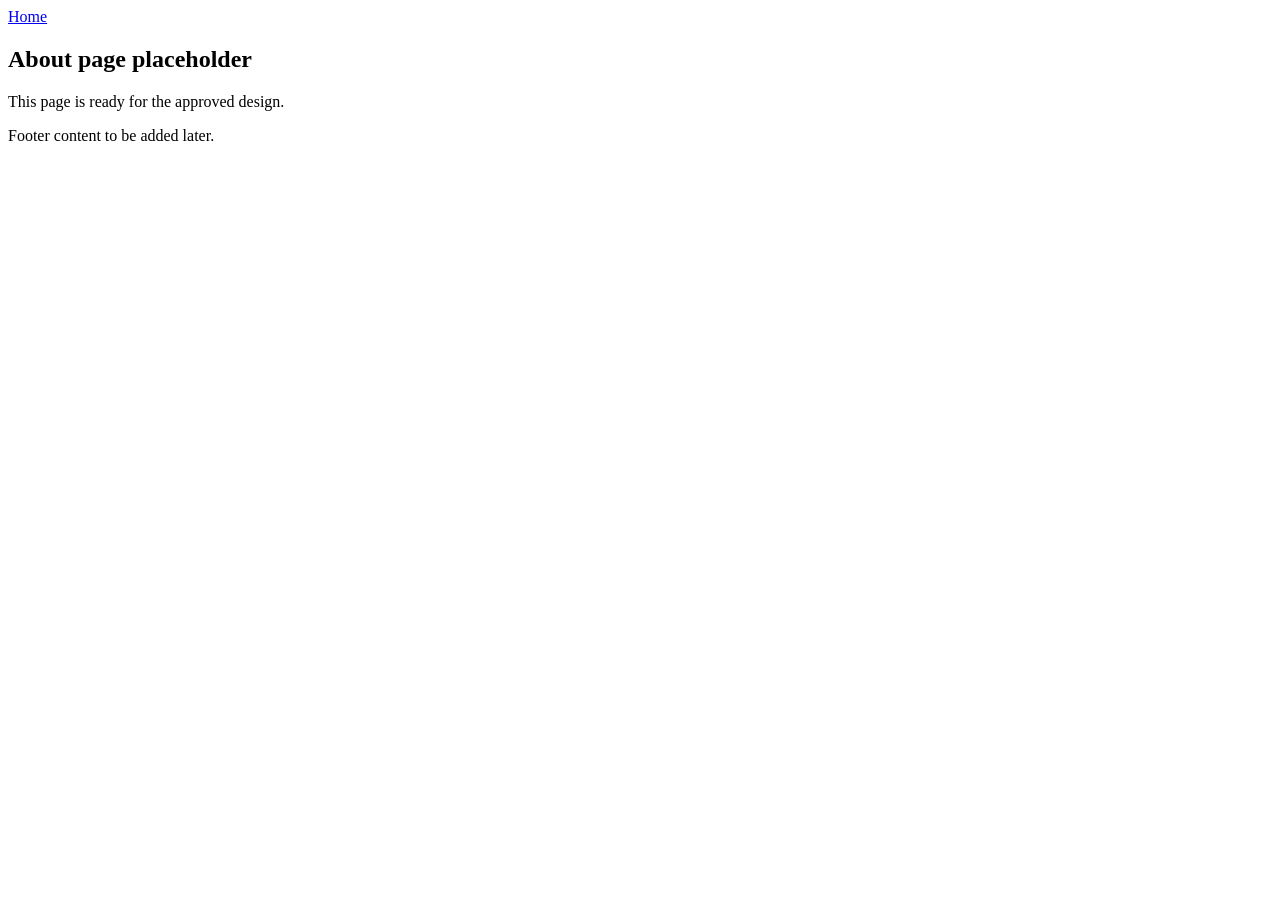
==== taste_of_africa_website_project/pages/about.html @ f6fd0dc6 "Folder structur" ====
<!DOCTYPE html>
<html lang="en">
  <head>
    <meta charset="UTF-8" />
    <meta name="viewport" content="width=device-width, initial-scale=1.0" />
    <title>About | Tastes of Africa</title>
    <link rel="stylesheet" href="../css/styles.css" />
    <script src="../js/script.js" defer></script>
  </head>
  <body>
    <header>
      <nav aria-label="Main navigation">
        <a href="../index.html">Home</a>
      </nav>
    </header>

    <main>
      <section>
        <h1>About page placeholder</h1>
        <p>This page is ready for the approved design.</p>
      </section>
    </main>

    <footer>
      <p>Footer content to be added later.</p>
    </footer>
  </body>
</html>
---- taste_of_africa_website_project/css/styles.css ----
/*
  Tastes of Africa shared stylesheet
  Shared styles and layout rules will be added here later.
*/
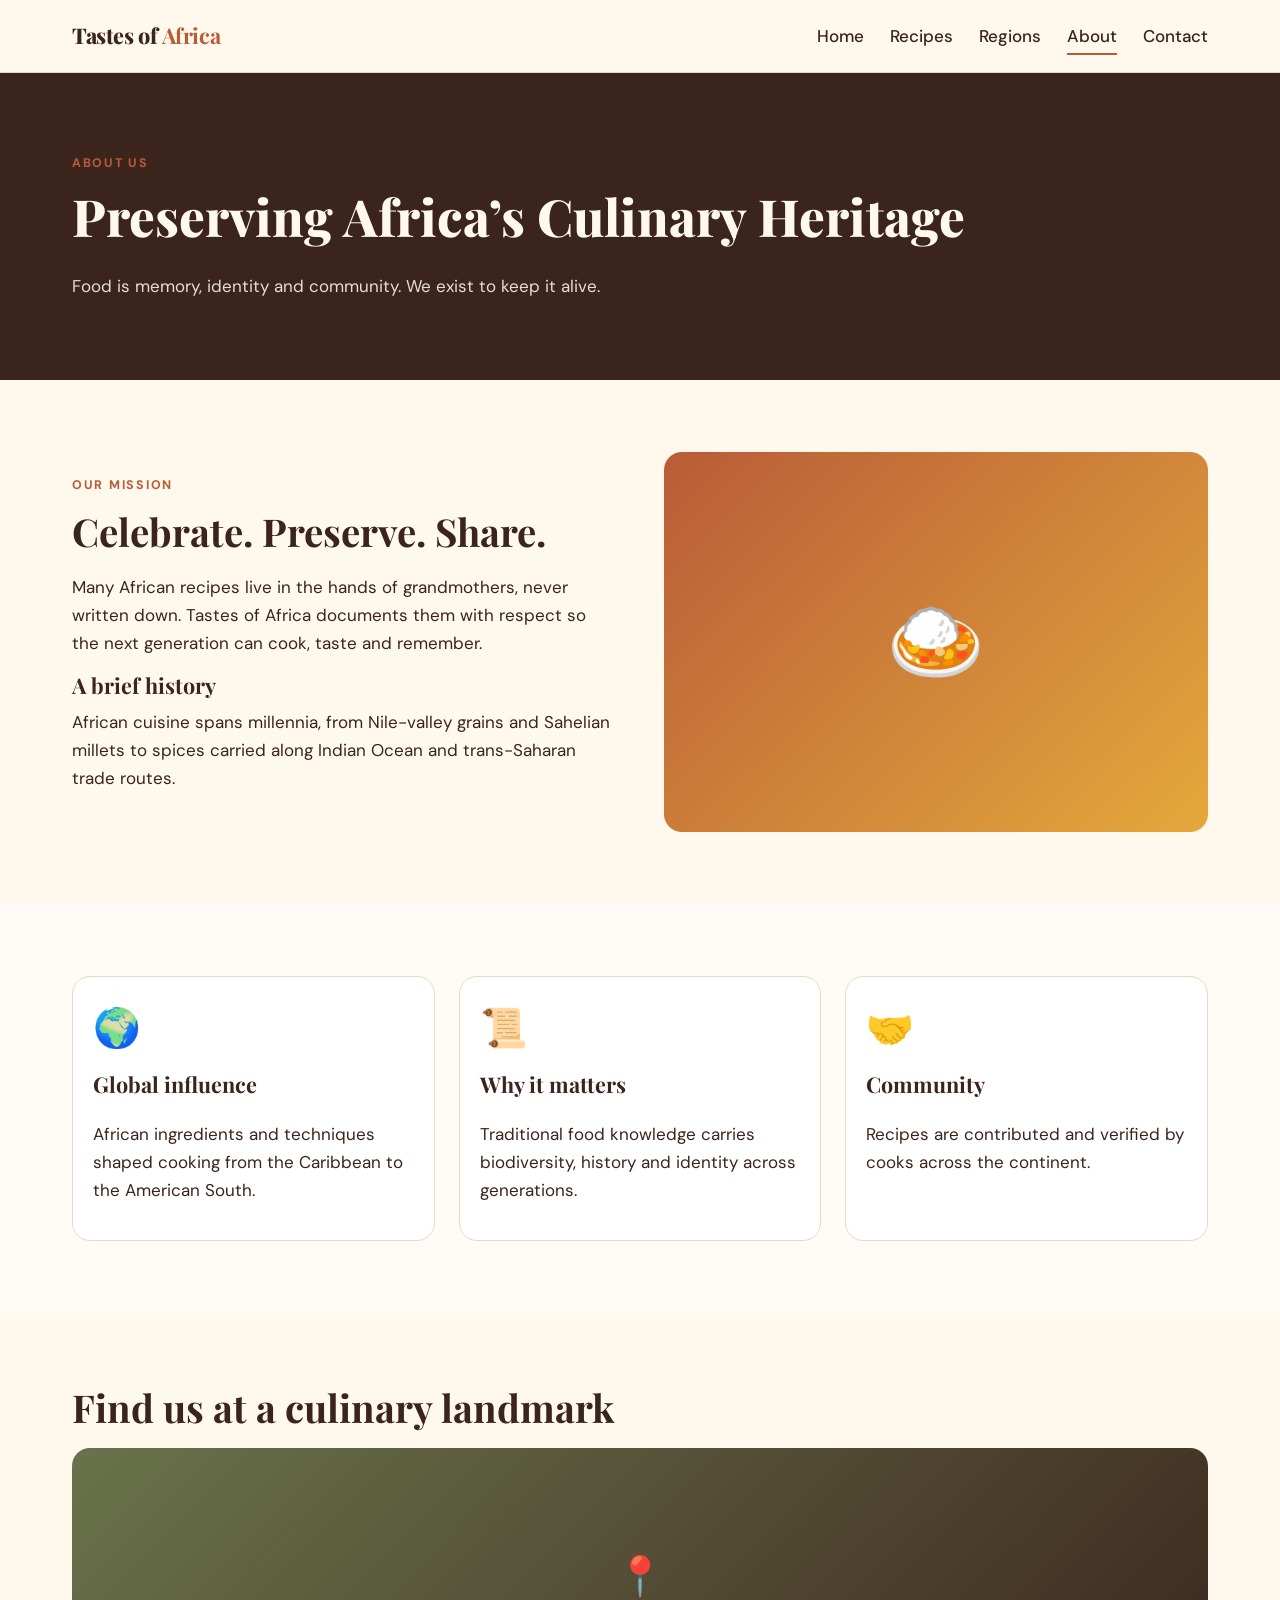
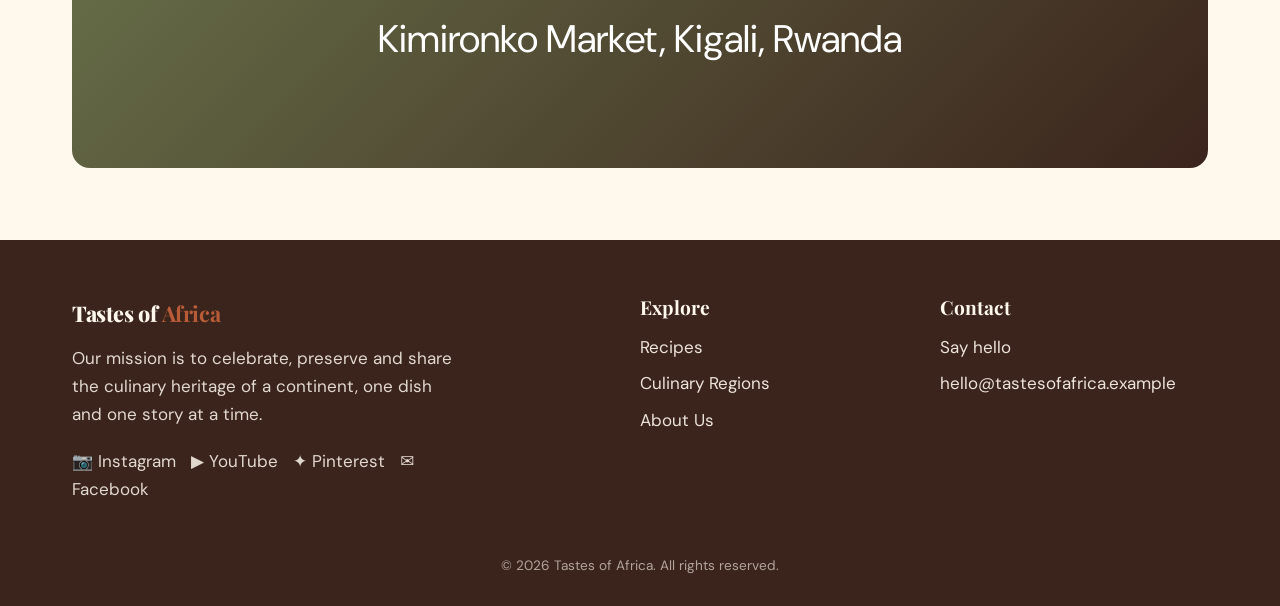
==== commit 08a7b1b7: "adding images and vidoes" ====
--- a/taste_of_africa_website_project/pages/about.html
+++ b/taste_of_africa_website_project/pages/about.html
@@ -3,26 +3,131 @@
   <head>
     <meta charset="UTF-8" />
     <meta name="viewport" content="width=device-width, initial-scale=1.0" />
+    <meta
+      name="description"
+      content="Learn about the mission behind Tastes of Africa and the cultural importance of food in Africa."
+    />
     <title>About | Tastes of Africa</title>
+    <link rel="preconnect" href="https://fonts.googleapis.com" />
+    <link rel="preconnect" href="https://fonts.gstatic.com" crossorigin />
+    <link
+      href="https://fonts.googleapis.com/css2?family=DM+Sans:wght@400;500;700&family=Playfair+Display:wght@600;800&display=swap"
+      rel="stylesheet"
+    />
     <link rel="stylesheet" href="../css/styles.css" />
     <script src="../js/script.js" defer></script>
   </head>
   <body>
-    <header>
-      <nav aria-label="Main navigation">
-        <a href="../index.html">Home</a>
-      </nav>
+    <header class="site-header">
+      <div class="wrap nav">
+        <a href="../index.html" class="logo" aria-label="Tastes of Africa home">Tastes of <b>Africa</b></a>
+
+        <button class="burger" type="button" aria-label="Open menu" aria-expanded="false">
+          ☰
+        </button>
+
+        <nav aria-label="Main navigation">
+          <ul id="site-menu" class="site-menu">
+            <li><a href="../index.html">Home</a></li>
+            <li><a href="recipes.html">Recipes</a></li>
+            <li><a href="regions.html">Regions</a></li>
+            <li><a href="about.html" aria-current="page">About</a></li>
+            <li><a href="contact.html">Contact</a></li>
+          </ul>
+        </nav>
+      </div>
     </header>
 
     <main>
+      <section class="page-hero">
+        <div class="wrap">
+          <div class="eyebrow">About us</div>
+          <h1>Preserving Africa’s Culinary Heritage</h1>
+          <p>Food is memory, identity and community. We exist to keep it alive.</p>
+        </div>
+      </section>
+
       <section>
-        <h1>About page placeholder</h1>
-        <p>This page is ready for the approved design.</p>
+        <div class="wrap about-grid">
+          <div>
+            <div class="eyebrow">Our mission</div>
+            <h2>Celebrate. Preserve. Share.</h2>
+            <p>
+              Many African recipes live in the hands of grandmothers, never written down. Tastes of Africa documents
+              them with respect so the next generation can cook, taste and remember.
+            </p>
+            <h3>A brief history</h3>
+            <p>
+              African cuisine spans millennia, from Nile-valley grains and Sahelian millets to spices carried along
+              Indian Ocean and trans-Saharan trade routes.
+            </p>
+          </div>
+          <div class="about-visual" aria-label="Food culture illustration">🍛</div>
+        </div>
+      </section>
+
+      <section class="sand">
+        <div class="wrap">
+          <div class="info-cards">
+            <article class="info-card">
+              <div aria-hidden="true" style="font-size: 2.4rem;">🌍</div>
+              <h3>Global influence</h3>
+              <p>African ingredients and techniques shaped cooking from the Caribbean to the American South.</p>
+            </article>
+
+            <article class="info-card">
+              <div aria-hidden="true" style="font-size: 2.4rem;">📜</div>
+              <h3>Why it matters</h3>
+              <p>Traditional food knowledge carries biodiversity, history and identity across generations.</p>
+            </article>
+
+            <article class="info-card">
+              <div aria-hidden="true" style="font-size: 2.4rem;">🤝</div>
+              <h3>Community</h3>
+              <p>Recipes are contributed and verified by cooks across the continent.</p>
+            </article>
+          </div>
+        </div>
+      </section>
+
+      <section>
+        <div class="wrap">
+          <h2>Find us at a culinary landmark</h2>
+          <div class="map-placeholder" aria-label="Map location">📍<br />Kimironko Market, Kigali, Rwanda</div>
+        </div>
       </section>
     </main>
 
-    <footer>
-      <p>Footer content to be added later.</p>
+    <footer class="site-footer">
+      <div class="wrap footer-content">
+        <div class="footer-brand">
+          <div class="logo footer-logo">Tastes of <b>Africa</b></div>
+          <p>
+            Our mission is to celebrate, preserve and share the culinary heritage of a continent, one dish and one
+            story at a time.
+          </p>
+          <p class="socials" aria-label="Social media">📷 Instagram &nbsp; ▶ YouTube &nbsp; ✦ Pinterest &nbsp; ✉ Facebook</p>
+        </div>
+
+        <div>
+          <h3>Explore</h3>
+          <ul>
+            <li><a href="recipes.html">Recipes</a></li>
+            <li><a href="regions.html">Culinary Regions</a></li>
+            <li><a href="about.html">About Us</a></li>
+          </ul>
+        </div>
+
+        <div>
+          <h3>Contact</h3>
+          <ul>
+            <li><a href="contact.html">Say hello</a></li>
+            <li>hello@tastesofafrica.example</li>
+          </ul>
+        </div>
+      </div>
+
+      <p class="copyright">© 2026 Tastes of Africa. All rights reserved.</p>
     </footer>
   </body>
 </html>
--- a/taste_of_africa_website_project/css/styles.css
+++ b/taste_of_africa_website_project/css/styles.css
@@ -1,4 +1,1001 @@
-/*
-  Tastes of Africa shared stylesheet
-  Shared styles and layout rules will be added here later.
-*/
+:root {
+  --bg: #fff8ed;
+  --ink: #3b241c;
+  --card: #ffffff;
+  --dark: #3b241c;
+  --terra: #b85c38;
+  --gold: #e5a83b;
+  --olive: #69734b;
+  --line: #e8d9c2;
+  --shadow: rgba(59, 36, 28, 0.14);
+  --radius: 18px;
+}
+
+* {
+  box-sizing: border-box;
+}
+
+html {
+  scroll-behavior: smooth;
+}
+
+body {
+  margin: 0;
+  min-height: 100vh;
+  background: var(--bg);
+  color: var(--ink);
+  font-family: "DM Sans", system-ui, -apple-system, BlinkMacSystemFont, "Segoe UI", sans-serif;
+  line-height: 1.65;
+  font-size: 17px;
+}
+
+img,
+svg {
+  max-width: 100%;
+  display: block;
+}
+
+button,
+input,
+textarea {
+  font: inherit;
+}
+
+a {
+  color: inherit;
+  text-decoration: none;
+}
+
+h1,
+h2,
+h3 {
+  margin: 0 0 0.5em;
+  font-family: "Playfair Display", Georgia, serif;
+  line-height: 1.15;
+}
+
+h1 {
+  font-size: clamp(2.5rem, 4vw, 4.4rem);
+  font-weight: 800;
+}
+
+h2 {
+  font-size: clamp(1.9rem, 3vw, 2.8rem);
+}
+
+h3 {
+  font-size: 1.35rem;
+}
+
+p {
+  margin: 0 0 1rem;
+}
+
+:focus-visible {
+  outline: 3px solid var(--gold);
+  outline-offset: 3px;
+  border-radius: 6px;
+}
+
+.wrap {
+  max-width: 1180px;
+  margin: 0 auto;
+  padding: 0 22px;
+}
+
+section {
+  padding: 72px 0;
+}
+
+.eyebrow {
+  margin-bottom: 0.85rem;
+  color: var(--terra);
+  font-size: 0.78rem;
+  font-weight: 700;
+  letter-spacing: 0.14em;
+  text-transform: uppercase;
+}
+
+.site-header {
+  position: sticky;
+  top: 0;
+  z-index: 100;
+  background: rgba(255, 248, 237, 0.96);
+  backdrop-filter: blur(6px);
+  border-bottom: 1px solid var(--line);
+}
+
+.nav {
+  display: flex;
+  align-items: center;
+  justify-content: space-between;
+  min-height: 72px;
+}
+
+.logo {
+  font-family: "Playfair Display", Georgia, serif;
+  font-size: 1.35rem;
+  font-weight: 800;
+  letter-spacing: -0.02em;
+}
+
+.logo b {
+  color: var(--terra);
+}
+
+.site-menu {
+  display: flex;
+  align-items: center;
+  gap: 26px;
+  margin: 0;
+  padding: 0;
+  list-style: none;
+}
+
+.site-menu a {
+  position: relative;
+  padding: 6px 0;
+  font-weight: 500;
+  border-bottom: 2px solid transparent;
+  transition: border-color 0.2s ease;
+}
+
+.site-menu a:hover,
+.site-menu a[aria-current="page"] {
+  border-color: var(--terra);
+}
+
+.burger {
+  display: none;
+  width: 46px;
+  height: 46px;
+  border: 1px solid var(--line);
+  border-radius: 12px;
+  background: transparent;
+  color: var(--ink);
+  font-size: 1.4rem;
+  cursor: pointer;
+}
+
+.btn {
+  display: inline-flex;
+  align-items: center;
+  justify-content: center;
+  padding: 13px 26px;
+  border: 2px solid var(--terra);
+  border-radius: 999px;
+  background: var(--terra);
+  color: #fff;
+  font-weight: 700;
+  transition: background-color 0.2s ease, border-color 0.2s ease, transform 0.2s ease;
+}
+
+.btn:hover {
+  background: #9c4a2b;
+  border-color: #9c4a2b;
+  transform: translateY(-1px);
+}
+
+.btn-ghost {
+  background: transparent;
+  border-color: rgba(255, 255, 255, 0.7);
+  color: #fff;
+}
+
+.btn-ghost:hover {
+  background: rgba(255, 255, 255, 0.1);
+}
+
+.hero {
+  background: linear-gradient(rgba(59, 36, 28, 0.78), rgba(59, 36, 28, 0.62)),
+    linear-gradient(120deg, #b85c38, #e5a83b 60%, #69734b);
+  color: #fff;
+  padding: 120px 0;
+}
+
+.page-hero {
+  background: var(--dark);
+  color: #fff8ed;
+  padding: 80px 0 64px;
+}
+
+.page-hero p {
+  max-width: 640px;
+  opacity: 0.88;
+}
+
+.hero p {
+  max-width: 600px;
+  margin-bottom: 0;
+  font-size: 1.2rem;
+  opacity: 0.95;
+}
+
+.hero-actions {
+  display: flex;
+  flex-wrap: wrap;
+  gap: 14px;
+  margin-top: 28px;
+}
+
+.search-label {
+  display: block;
+  margin: 0 0 0.5rem;
+  font-weight: 700;
+}
+
+.search-input {
+  width: min(440px, 100%);
+  padding: 13px 16px;
+  border: 2px solid var(--line);
+  border-radius: 14px;
+  background: var(--card);
+  color: var(--ink);
+}
+
+.search-input:focus {
+  outline: none;
+  border-color: var(--terra);
+  box-shadow: 0 0 0 4px rgba(184, 92, 56, 0.22);
+}
+
+.filter-row {
+  display: flex;
+  flex-wrap: wrap;
+  gap: 12px;
+  margin: 22px 0;
+}
+
+.filter-chip {
+  padding: 10px 20px;
+  border: 2px solid var(--line);
+  border-radius: 999px;
+  background: var(--card);
+  color: var(--ink);
+  font-weight: 500;
+  cursor: pointer;
+  transition: all 0.2s ease;
+}
+
+.filter-chip.is-active,
+.filter-chip:hover {
+  background: var(--terra);
+  border-color: var(--terra);
+  color: #fff;
+}
+
+.results-count {
+  margin-bottom: 1.2rem;
+  font-size: 0.95rem;
+  opacity: 0.8;
+}
+
+.section-heading {
+  margin-bottom: 1.5rem;
+}
+
+.card-grid {
+  display: grid;
+  gap: 26px;
+}
+
+.grid-4 {
+  grid-template-columns: repeat(4, minmax(0, 1fr));
+}
+
+.grid-3 {
+  grid-template-columns: repeat(3, minmax(0, 1fr));
+}
+
+.card {
+  display: flex;
+  flex-direction: column;
+  background: var(--card);
+  border: 1px solid var(--line);
+  border-radius: var(--radius);
+  overflow: hidden;
+  box-shadow: 0 8px 24px rgba(59, 36, 28, 0.04);
+  transition: transform 0.2s ease, box-shadow 0.2s ease;
+}
+
+.card:hover {
+  transform: translateY(-4px);
+  box-shadow: 0 14px 30px rgba(59, 36, 28, 0.12);
+}
+
+.card-body {
+  display: flex;
+  flex: 1;
+  flex-direction: column;
+  gap: 8px;
+  padding: 20px;
+}
+
+.card-body small {
+  color: var(--olive);
+  font-weight: 700;
+}
+
+.card-body p {
+  margin: 0;
+  font-size: 0.95rem;
+  opacity: 0.85;
+}
+
+.meta {
+  font-size: 0.85rem;
+  opacity: 0.8;
+}
+
+.lnk {
+  margin-top: auto;
+  padding-top: 4px;
+  color: var(--terra);
+  font-weight: 700;
+}
+
+.lnk:hover {
+  text-decoration: underline;
+}
+
+.ph {
+  position: relative;
+  display: grid;
+  place-items: center;
+  min-height: 190px;
+  overflow: hidden;
+  background-size: cover;
+  background-position: center;
+  color: white;
+}
+
+.ph::after {
+  content: "";
+  position: absolute;
+  inset: 0;
+  background: repeating-linear-gradient(
+    45deg,
+    rgba(255, 255, 255, 0.07) 0,
+    rgba(255, 255, 255, 0.07) 12px,
+    transparent 12px,
+    transparent 24px
+  );
+}
+
+.ph > * {
+  position: relative;
+  z-index: 1;
+}
+
+.ph span {
+  font-size: 4rem;
+  filter: drop-shadow(0 6px 10px rgba(0, 0, 0, 0.25));
+}
+
+.card-image {
+  height: 190px;
+}
+
+.card-thumb,
+.recipe-feature-photo {
+  width: 100%;
+  height: 100%;
+  object-fit: cover;
+  display: block;
+}
+
+.photo-frame {
+  height: 360px;
+  overflow: hidden;
+  border-radius: var(--radius);
+  box-shadow: 0 12px 28px rgba(59, 36, 28, 0.12);
+}
+
+.image-jollof {
+  background: linear-gradient(135deg, #b85c38, #e5a83b);
+}
+
+.image-injera {
+  background: linear-gradient(135deg, #69734b, #b85c38);
+}
+
+.image-tagine {
+  background: linear-gradient(135deg, #e5a83b, #b85c38);
+}
+
+.image-isombe {
+  background: linear-gradient(135deg, #69734b, #3b241c);
+}
+
+.image-story-1,
+.image-story-2,
+.image-story-3 {
+  height: 160px;
+}
+
+.image-story-1 {
+  background: linear-gradient(135deg, #b85c38, #e5a83b);
+}
+
+.image-story-2 {
+  background: linear-gradient(135deg, #69734b, #e5a83b);
+}
+
+.image-story-3 {
+  background: linear-gradient(135deg, #e5a83b, #3b241c);
+}
+
+.heart {
+  position: absolute;
+  top: 12px;
+  right: 12px;
+  width: 44px;
+  height: 44px;
+  border: 0;
+  border-radius: 50%;
+  background: rgba(255, 255, 255, 0.92);
+  color: #b9a89c;
+  font-size: 1.3rem;
+  cursor: pointer;
+  z-index: 2;
+}
+
+.heart:hover {
+  transform: scale(1.08);
+}
+
+.heart.is-favorited {
+  background: var(--terra);
+  color: #fff;
+}
+
+.region-card {
+  display: grid;
+  place-items: end start;
+  min-height: 300px;
+  padding: 22px;
+  border-radius: var(--radius);
+  color: #fff;
+  text-decoration: none;
+  border: 1px solid rgba(255, 255, 255, 0.1);
+}
+
+.region-card span {
+  position: absolute;
+  top: 1.4rem;
+  left: 1.4rem;
+  font-size: 4rem;
+}
+
+.region-text {
+  position: relative;
+  z-index: 1;
+  width: 100%;
+  margin-top: auto;
+  padding: 22px 0 0;
+  background: linear-gradient(transparent, rgba(30, 16, 10, 0.85));
+}
+
+.region-text h3,
+.region-text p,
+.region-text b {
+  margin: 0;
+}
+
+.region-text p {
+  margin: 8px 0 10px;
+  font-size: 0.9rem;
+  opacity: 0.95;
+}
+
+.region-west {
+  background: linear-gradient(135deg, #b85c38, #e5a83b);
+}
+
+.region-east {
+  background: linear-gradient(135deg, #69734b, #e5a83b);
+}
+
+.region-north {
+  background: linear-gradient(135deg, #e5a83b, #3b241c);
+}
+
+.sand {
+  background: rgba(255, 255, 255, 0.5);
+}
+
+.tag {
+  display: inline-block;
+  align-self: flex-start;
+  padding: 4px 12px;
+  border-radius: 999px;
+  background: var(--gold);
+  color: var(--dark);
+  font-size: 0.75rem;
+  font-weight: 700;
+}
+
+.dark {
+  background: var(--dark);
+  color: #fff8ed;
+}
+
+.dark .eyebrow {
+  color: var(--gold);
+}
+
+.dark h2,
+.dark p {
+  color: #fff8ed;
+}
+
+.feature-video {
+  display: grid;
+  grid-template-columns: 1.2fr 1fr;
+  gap: 40px;
+  align-items: center;
+}
+
+.video-placeholder {
+  height: 420px;
+  border-radius: var(--radius);
+  overflow: hidden;
+  background: linear-gradient(135deg, #69734b, #3b241c);
+  box-shadow: 0 12px 28px rgba(59, 36, 28, 0.14);
+}
+
+.youtube-video {
+  width: 100%;
+  height: 100%;
+  border: 0;
+  display: block;
+}
+
+.play-button {
+  width: 84px;
+  height: 84px;
+  border: 0;
+  border-radius: 50%;
+  background: var(--gold);
+  color: var(--dark);
+  font-size: 2rem;
+  cursor: pointer;
+}
+
+.newsletter-section {
+  padding-top: 54px;
+  padding-bottom: 72px;
+}
+
+.newsletter-wrap {
+  max-width: 720px;
+  text-align: center;
+}
+
+.newsletter-form {
+  display: flex;
+  flex-wrap: wrap;
+  justify-content: center;
+  gap: 10px;
+  margin-top: 18px;
+}
+
+.newsletter-form input {
+  flex: 1 1 220px;
+  width: auto;
+  min-width: 220px;
+  padding: 13px 16px;
+  border: 2px solid var(--line);
+  border-radius: 14px;
+  background: var(--card);
+  color: var(--ink);
+}
+
+.newsletter-form input:focus {
+  outline: none;
+  border-color: var(--terra);
+  box-shadow: 0 0 0 4px rgba(184, 92, 56, 0.22);
+}
+
+.newsletter-status {
+  min-height: 1.5em;
+  margin-top: 12px;
+  font-weight: 500;
+}
+
+.site-footer {
+  background: var(--dark);
+  color: #fff8ed;
+  padding: 56px 0 28px;
+}
+
+.footer-content {
+  display: grid;
+  grid-template-columns: 2fr 1fr 1fr;
+  gap: 32px;
+}
+
+.footer-brand p {
+  max-width: 380px;
+  opacity: 0.85;
+}
+
+.footer-logo {
+  display: inline-block;
+  margin-bottom: 0.75rem;
+  color: #fff8ed;
+}
+
+.socials {
+  margin-top: 1.2rem;
+}
+
+.site-footer h3 {
+  margin-bottom: 0.9rem;
+  font-size: 1.2rem;
+}
+
+.site-footer ul {
+  margin: 0;
+  padding: 0;
+  list-style: none;
+}
+
+.site-footer li {
+  margin-bottom: 0.55rem;
+  opacity: 0.9;
+}
+
+.site-footer a {
+  text-decoration: none;
+}
+
+.copyright {
+  margin: 36px auto 0;
+  text-align: center;
+  opacity: 0.6;
+  font-size: 0.85rem;
+}
+
+.sr-only {
+  position: absolute;
+  width: 1px;
+  height: 1px;
+  padding: 0;
+  margin: -1px;
+  overflow: hidden;
+  clip: rect(0, 0, 0, 0);
+  white-space: nowrap;
+  border: 0;
+}
+
+.region-story {
+  display: grid;
+  grid-template-columns: 1fr 1fr;
+  gap: 48px;
+  align-items: center;
+}
+
+.region-visual {
+  min-height: 420px;
+  border-radius: var(--radius);
+  display: grid;
+  place-items: center;
+  color: #fff;
+  font-size: 5rem;
+  box-shadow: 0 12px 28px rgba(59, 36, 28, 0.14);
+}
+
+.region-visual.west {
+  background: linear-gradient(135deg, #b85c38, #e5a83b);
+}
+
+.region-visual.east {
+  background: linear-gradient(135deg, #69734b, #e5a83b);
+}
+
+.region-visual.north {
+  background: linear-gradient(135deg, #e5a83b, #3b241c);
+}
+
+.region-facts {
+  display: flex;
+  flex-wrap: wrap;
+  gap: 10px;
+  margin-top: 1rem;
+}
+
+.region-tag {
+  display: inline-block;
+  padding: 5px 12px;
+  border-radius: 999px;
+  background: var(--gold);
+  color: var(--dark);
+  font-size: 0.75rem;
+  font-weight: 700;
+}
+
+.about-grid {
+  display: grid;
+  grid-template-columns: 1fr 1fr;
+  gap: 48px;
+  align-items: center;
+}
+
+.about-visual {
+  min-height: 380px;
+  border-radius: var(--radius);
+  display: grid;
+  place-items: center;
+  background: linear-gradient(135deg, #b85c38, #e5a83b);
+  color: #fff;
+  font-size: 5rem;
+}
+
+.info-cards {
+  display: grid;
+  grid-template-columns: repeat(3, minmax(0, 1fr));
+  gap: 24px;
+}
+
+.info-card {
+  display: flex;
+  flex-direction: column;
+  gap: 12px;
+  padding: 20px;
+  background: var(--card);
+  border: 1px solid var(--line);
+  border-radius: var(--radius);
+}
+
+.map-placeholder {
+  min-height: 320px;
+  display: grid;
+  place-items: center;
+  border-radius: var(--radius);
+  background: linear-gradient(135deg, #69734b, #3b241c);
+  color: #fff;
+  font-size: 2.4rem;
+  text-align: center;
+}
+
+.contact-layout {
+  display: grid;
+  grid-template-columns: 1.2fr 0.8fr;
+  gap: 40px;
+  align-items: start;
+}
+
+.contact-form {
+  display: block;
+}
+
+.form-field {
+  display: block;
+  margin: 16px 0 6px;
+  font-weight: 700;
+}
+
+.text-input,
+.select-input,
+.textarea-input {
+  width: 100%;
+  padding: 13px 16px;
+  border: 2px solid var(--line);
+  border-radius: 14px;
+  background: var(--card);
+  color: var(--ink);
+}
+
+.text-input:focus,
+.select-input:focus,
+.textarea-input:focus {
+  outline: none;
+  border-color: var(--terra);
+  box-shadow: 0 0 0 4px rgba(184, 92, 56, 0.22);
+}
+
+.textarea-input {
+  min-height: 130px;
+  resize: vertical;
+}
+
+.error-message {
+  min-height: 1.2em;
+  margin-top: 4px;
+  color: #c0392b;
+  font-size: 0.85rem;
+}
+
+.input-error {
+  border-color: #c0392b;
+  box-shadow: 0 0 0 4px rgba(192, 57, 43, 0.08);
+}
+
+.success-box {
+  display: none;
+  margin-top: 24px;
+  padding: 20px 24px;
+  border-radius: var(--radius);
+  background: var(--olive);
+  color: #fff;
+}
+
+.success-box.is-visible {
+  display: block;
+}
+
+.recipe-detail-shell {
+  padding-top: 0;
+}
+
+.recipe-hero {
+  background: linear-gradient(rgba(59, 36, 28, 0.72), rgba(59, 36, 28, 0.72));
+  color: #fff;
+  padding: 90px 0 40px;
+}
+
+.recipe-hero-content {
+  display: flex;
+  align-items: flex-end;
+  justify-content: space-between;
+  gap: 16px;
+}
+
+.detail-grid {
+  display: grid;
+  grid-template-columns: 1fr 1fr;
+  gap: 44px;
+  align-items: start;
+}
+
+.detail-stats {
+  display: grid;
+  grid-template-columns: repeat(4, minmax(0, 1fr));
+  gap: 14px;
+  margin-top: 18px;
+}
+
+.detail-stat {
+  display: flex;
+  flex-direction: column;
+  padding: 14px;
+  border: 1px solid var(--line);
+  border-radius: 14px;
+  background: var(--card);
+  text-align: center;
+}
+
+.detail-stat strong {
+  color: var(--terra);
+  font-size: 1.2rem;
+}
+
+.ingredient-list {
+  margin: 0;
+  padding: 0;
+  list-style: none;
+}
+
+.ingredient-item {
+  display: flex;
+  align-items: center;
+  gap: 12px;
+  padding: 12px 0;
+  border-bottom: 1px dashed var(--line);
+}
+
+.ingredient-item input {
+  width: 22px;
+  height: 22px;
+  accent-color: var(--terra);
+}
+
+.ingredient-item label {
+  display: inline;
+}
+
+.details-panel {
+  margin-bottom: 10px;
+  background: var(--card);
+  border: 1px solid var(--line);
+  border-radius: 14px;
+  padding: 12px 18px;
+}
+
+.details-panel summary {
+  cursor: pointer;
+  font-weight: 700;
+}
+
+.nutrition-table {
+  width: 100%;
+  border-collapse: collapse;
+}
+
+.nutrition-table th,
+.nutrition-table td {
+  text-align: left;
+  padding: 10px 0;
+  border-bottom: 1px solid var(--line);
+}
+
+.related-grid {
+  display: grid;
+  grid-template-columns: repeat(3, minmax(0, 1fr));
+  gap: 24px;
+}
+
+@media (max-width: 960px) {
+  .grid-4 {
+    grid-template-columns: repeat(2, minmax(0, 1fr));
+  }
+
+  .grid-3 {
+    grid-template-columns: repeat(2, minmax(0, 1fr));
+  }
+
+  .feature-video,
+  .about-grid,
+  .contact-layout,
+  .detail-grid,
+  .region-story {
+    grid-template-columns: 1fr;
+  }
+
+  .info-cards,
+  .related-grid {
+    grid-template-columns: repeat(2, minmax(0, 1fr));
+  }
+}
+
+@media (max-width: 720px) {
+  section {
+    padding: 52px 0;
+  }
+
+  .grid-4,
+  .grid-3,
+  .info-cards,
+  .related-grid {
+    grid-template-columns: 1fr;
+  }
+
+  .burger {
+    display: block;
+  }
+
+  .site-menu {
+    display: none;
+    position: absolute;
+    top: 72px;
+    left: 0;
+    right: 0;
+    flex-direction: column;
+    align-items: flex-start;
+    gap: 14px;
+    padding: 20px 22px;
+    background: rgba(255, 248, 237, 0.98);
+    border-bottom: 1px solid var(--line);
+  }
+
+  .site-menu.open {
+    display: flex;
+  }
+
+  .hero {
+    padding: 80px 0;
+  }
+
+  .video-placeholder {
+    height: 260px;
+  }
+
+  .footer-content {
+    grid-template-columns: 1fr;
+  }
+
+  .detail-stats {
+    grid-template-columns: repeat(2, minmax(0, 1fr));
+  }
+}
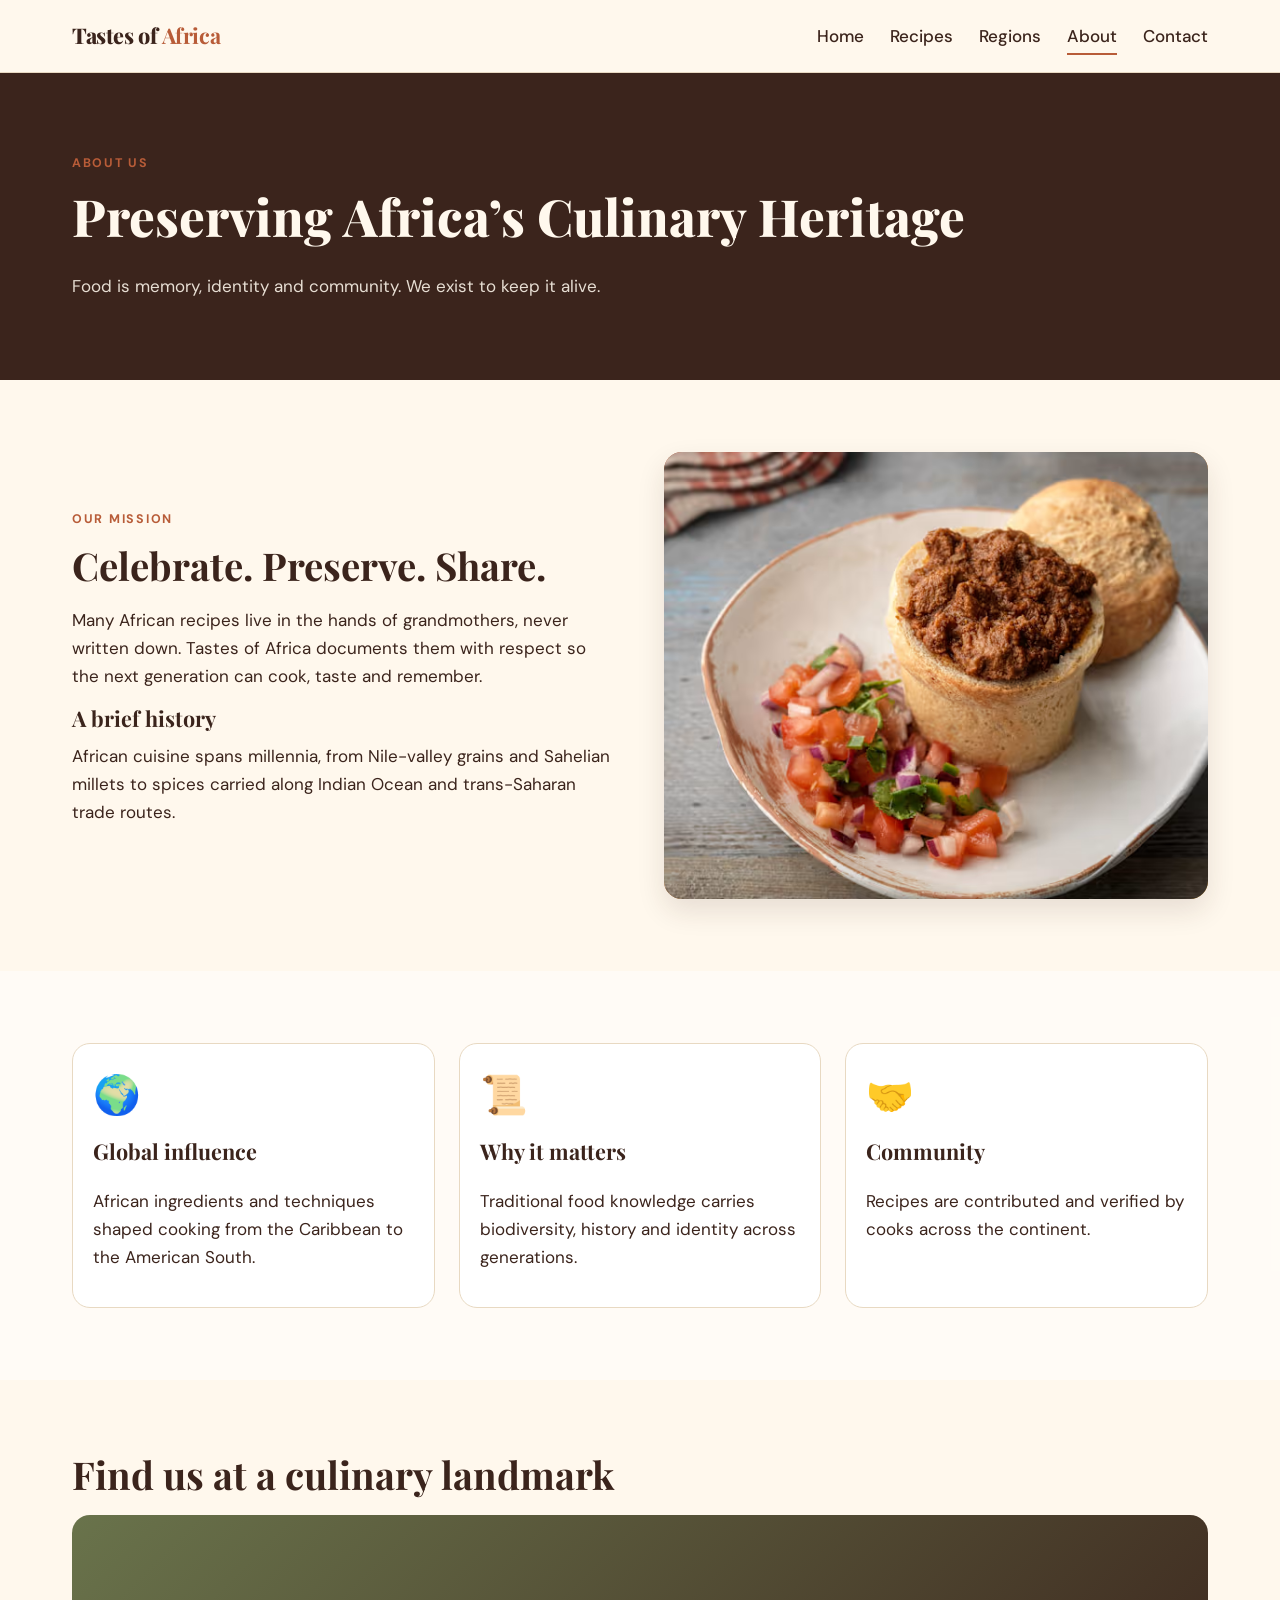
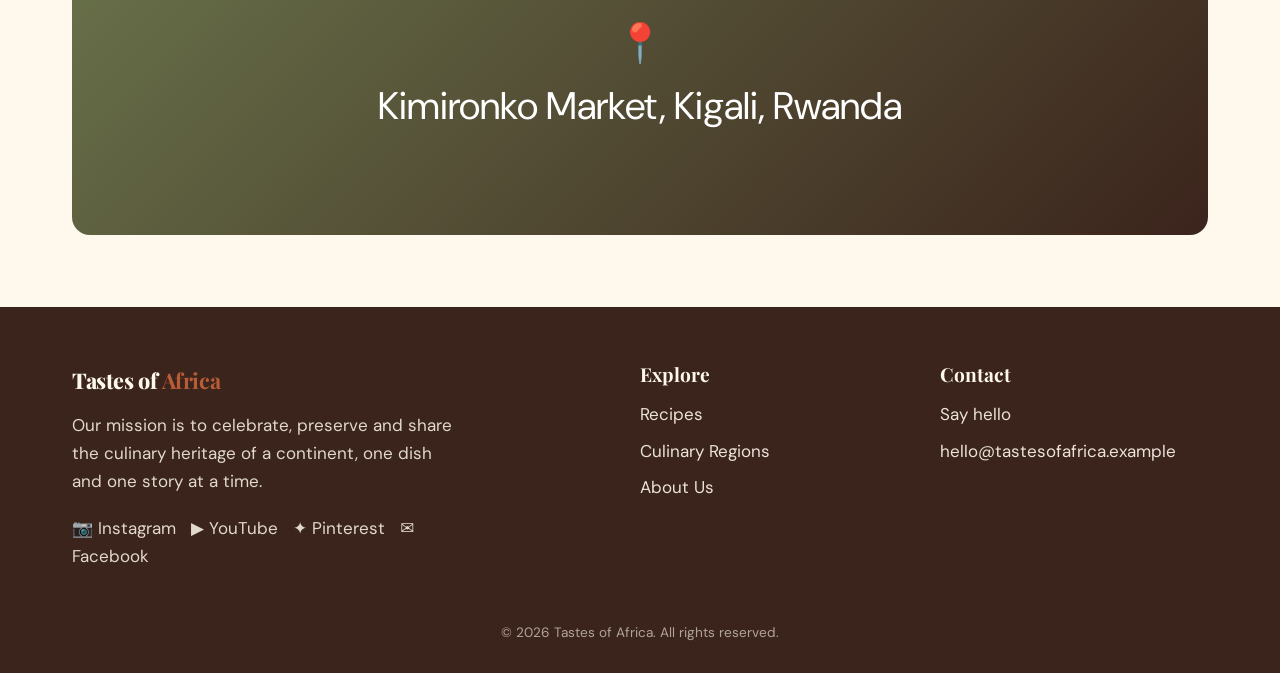
==== commit 9e60e025: "Adding more images" ====
--- a/taste_of_africa_website_project/pages/about.html
+++ b/taste_of_africa_website_project/pages/about.html
@@ -62,7 +62,9 @@
               Indian Ocean and trans-Saharan trade routes.
             </p>
           </div>
-          <div class="about-visual" aria-label="Food culture illustration">🍛</div>
+          <div class="about-visual" aria-label="Food culture illustration">
+            <img src="../assets/images/about.avif" alt="A vibrant table of African dishes and ingredients" loading="lazy" />
+          </div>
         </div>
       </section>
 
--- a/taste_of_africa_website_project/css/styles.css
+++ b/taste_of_africa_website_project/css/styles.css
@@ -727,9 +727,18 @@
   border-radius: var(--radius);
   display: grid;
   place-items: center;
+  overflow: hidden;
   background: linear-gradient(135deg, #b85c38, #e5a83b);
   color: #fff;
   font-size: 5rem;
+  box-shadow: 0 12px 28px rgba(59, 36, 28, 0.12);
+}
+
+.about-visual img {
+  width: 100%;
+  height: 100%;
+  object-fit: cover;
+  display: block;
 }
 
 .info-cards {
